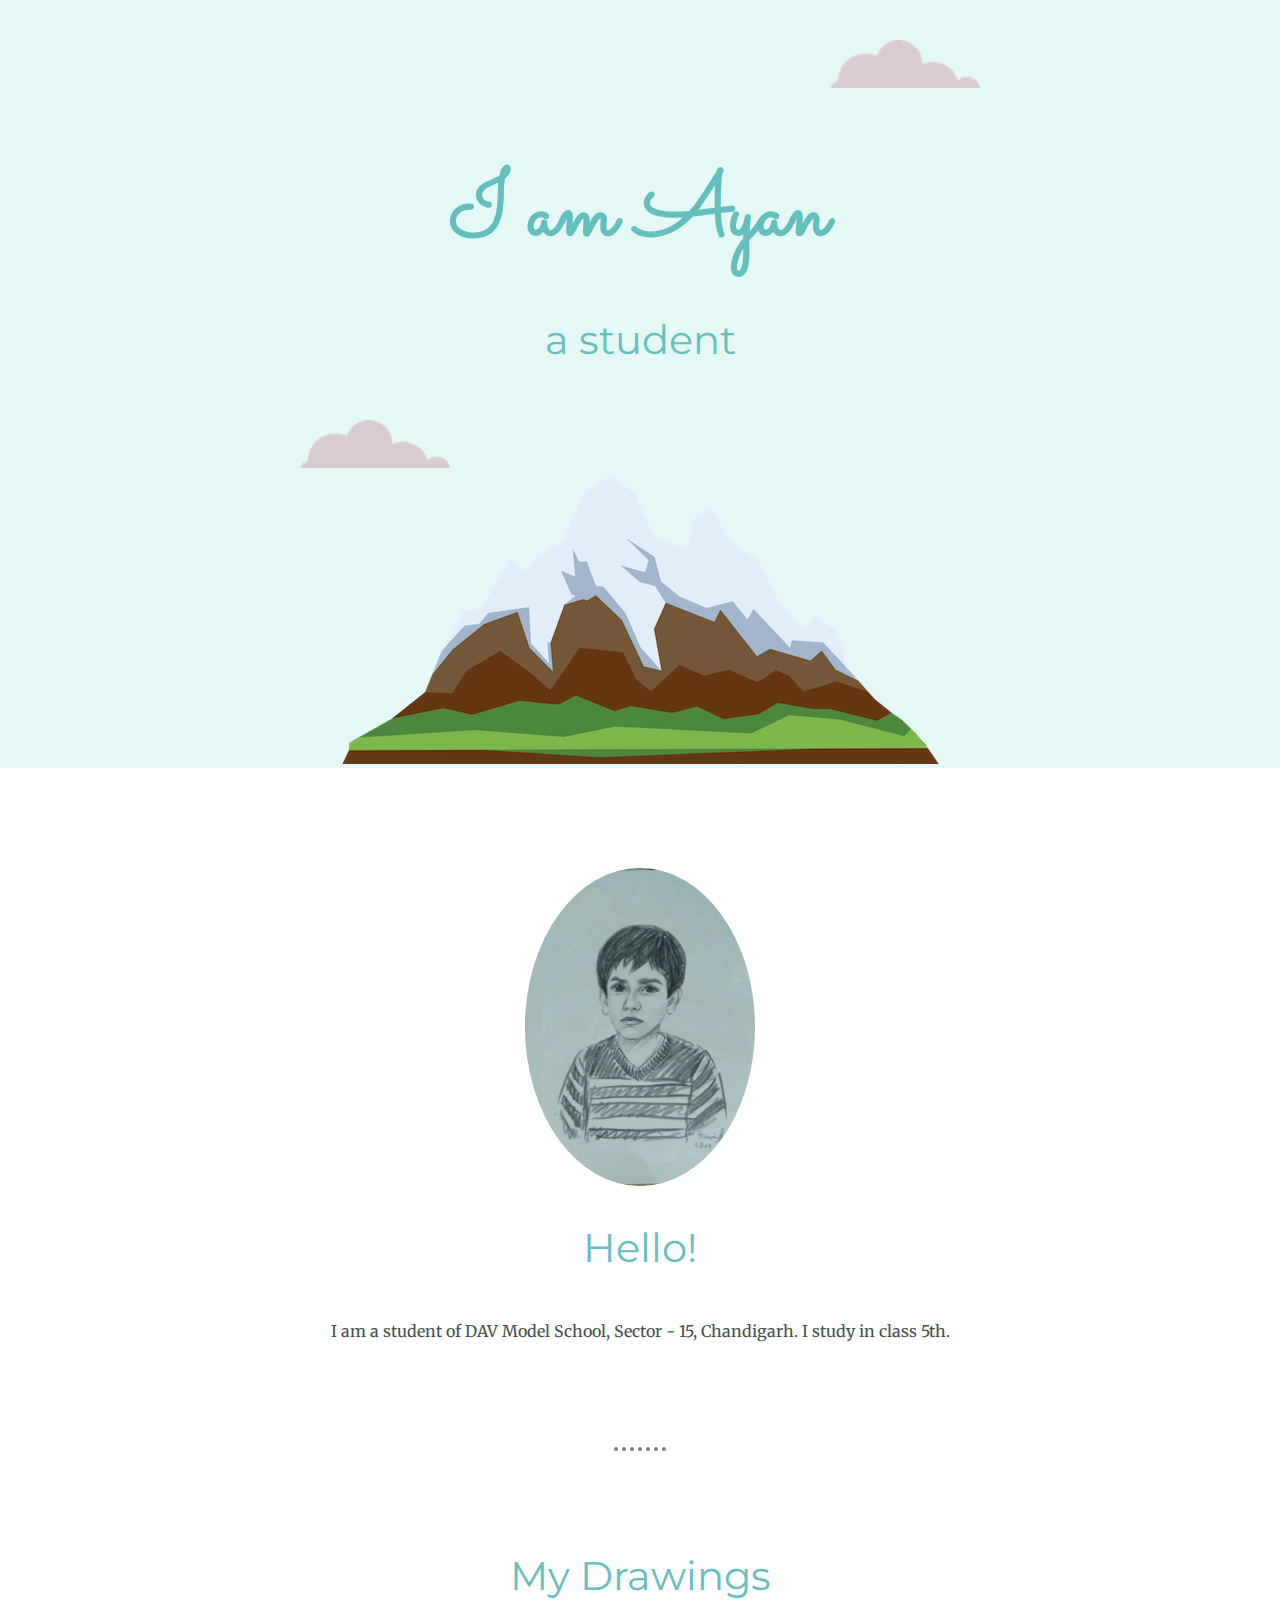
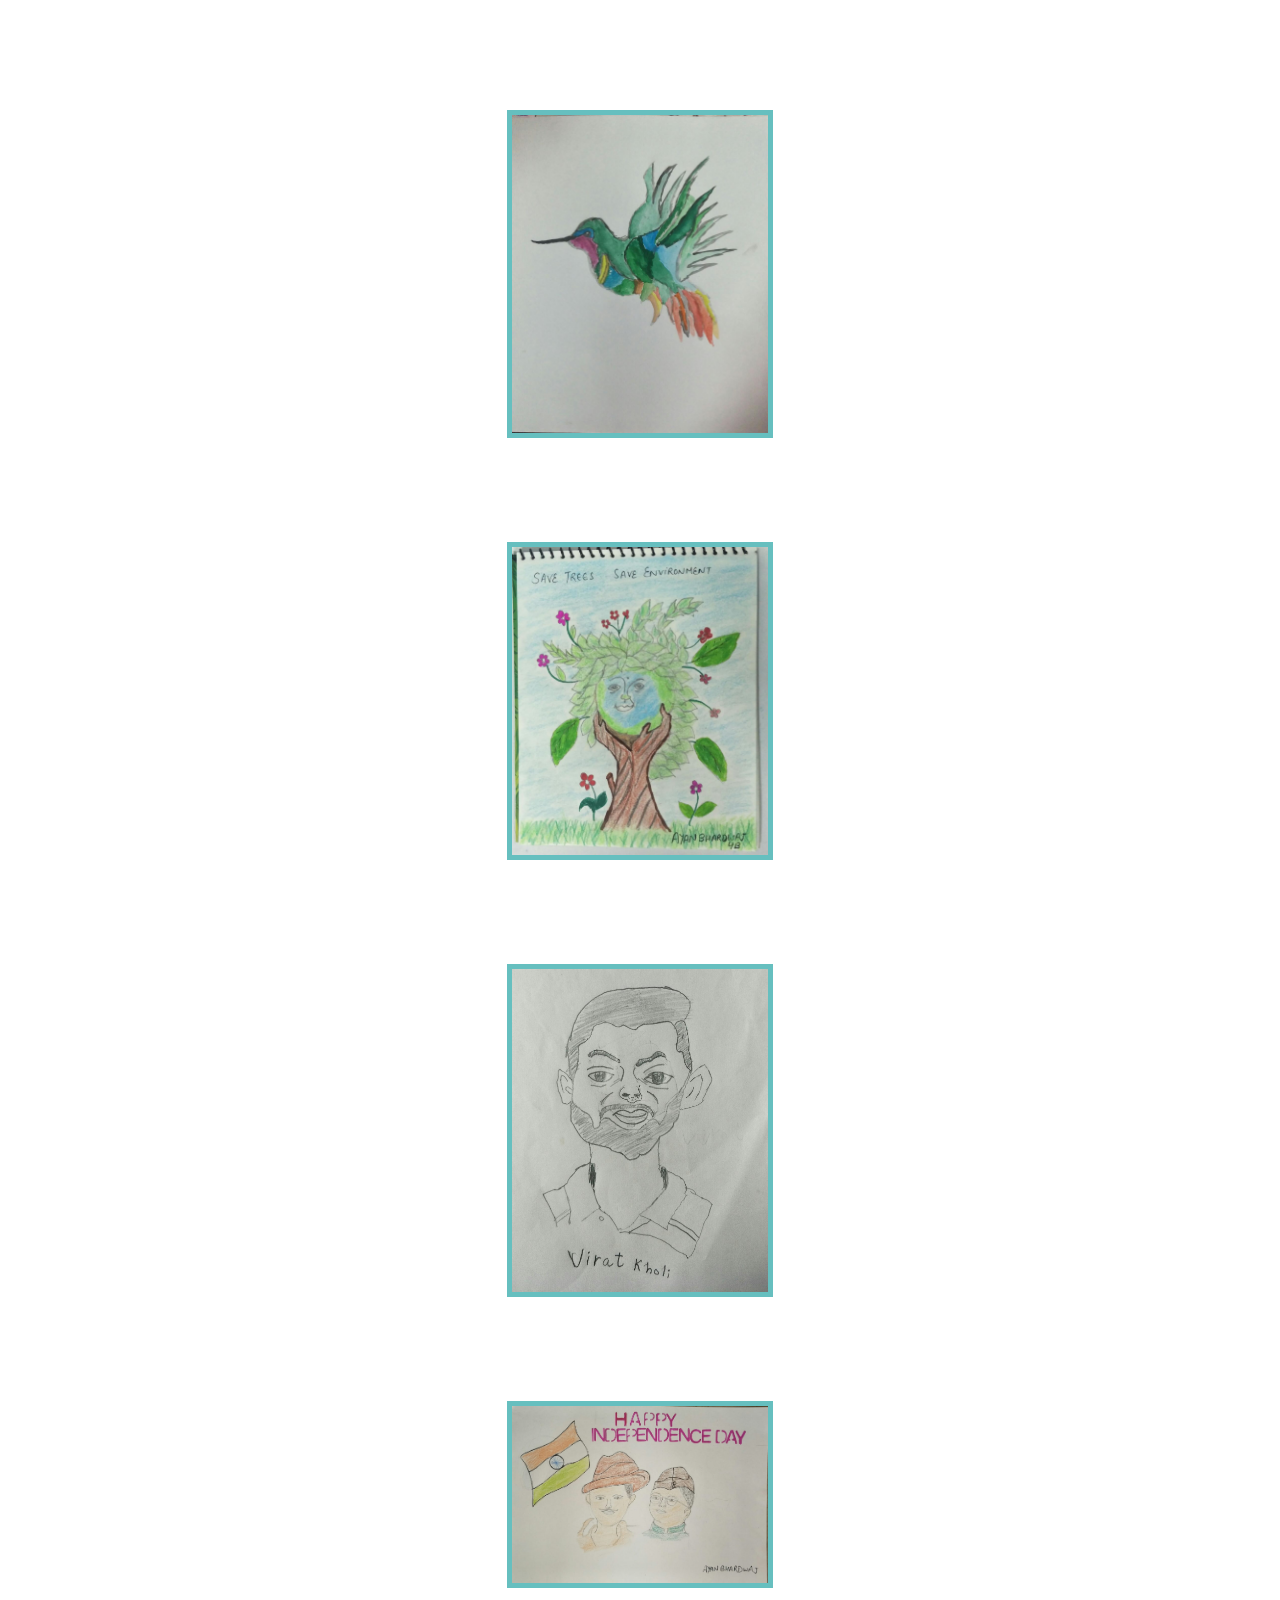
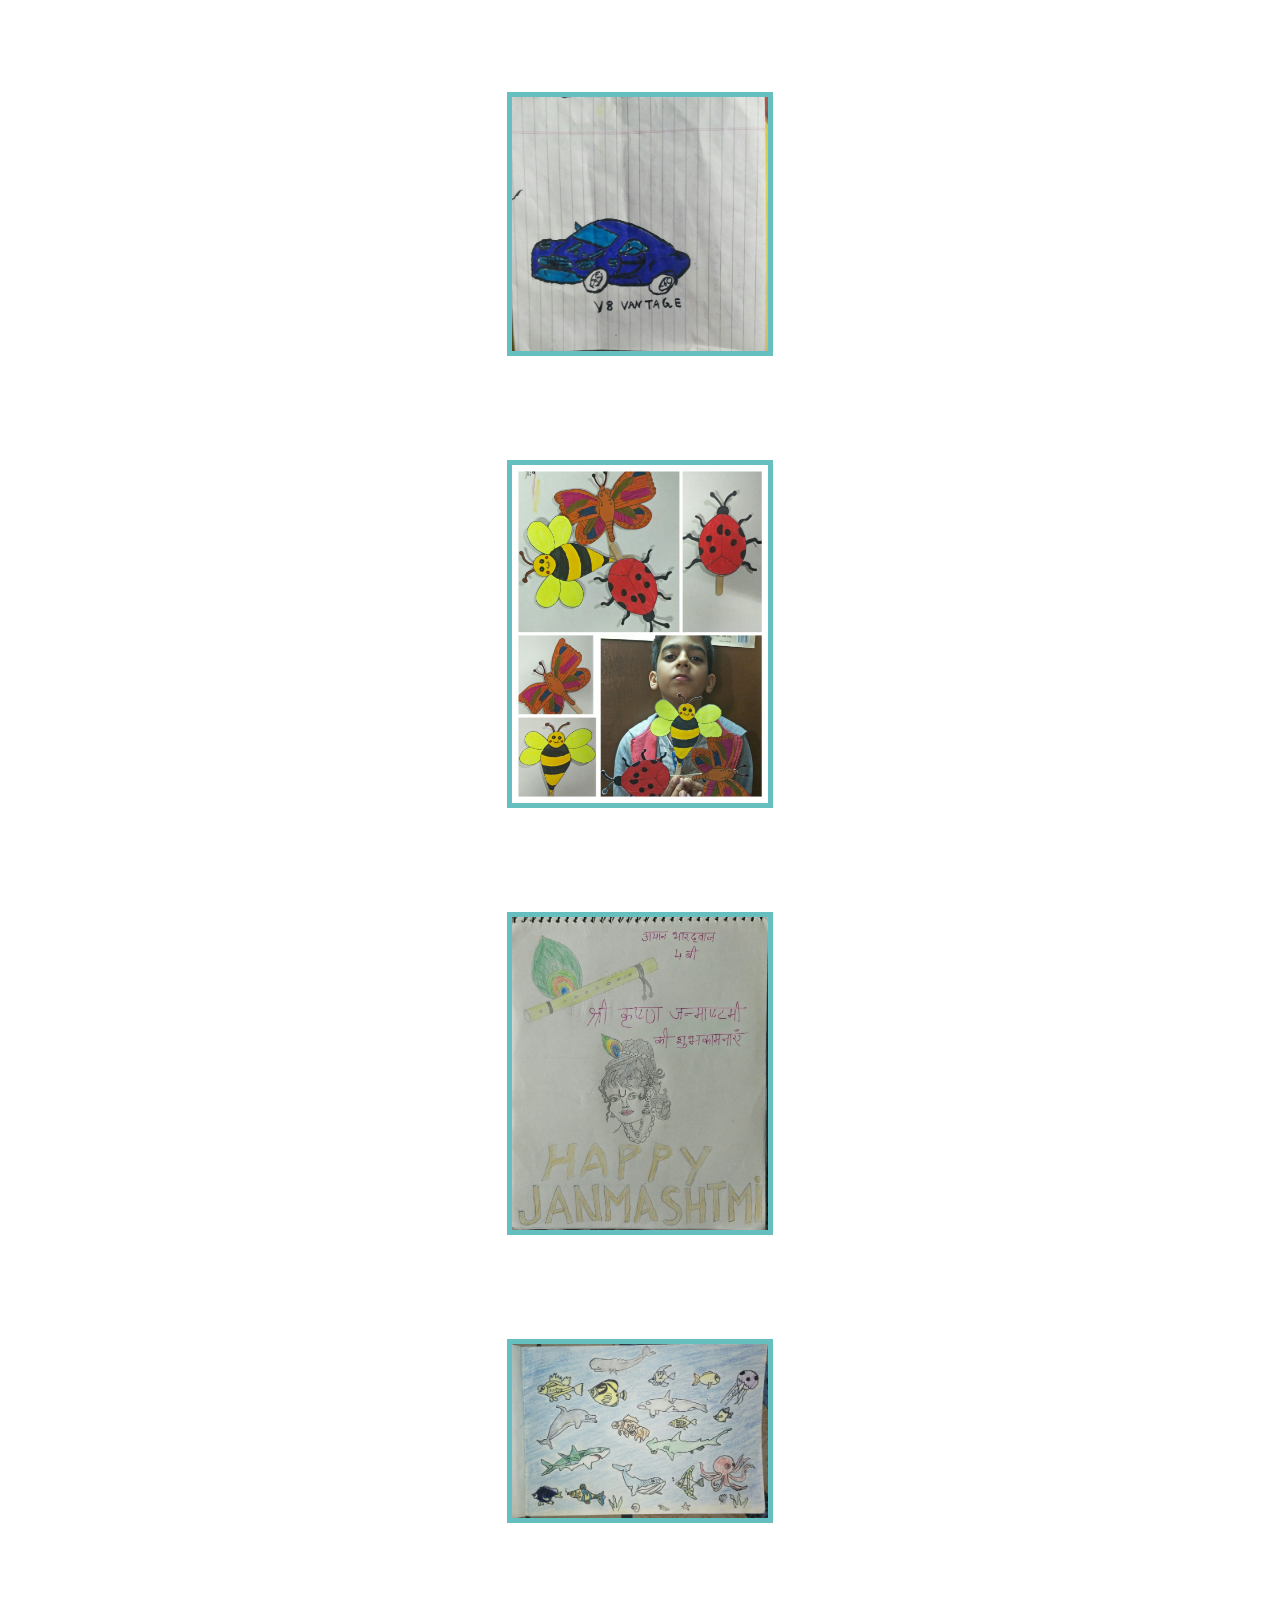
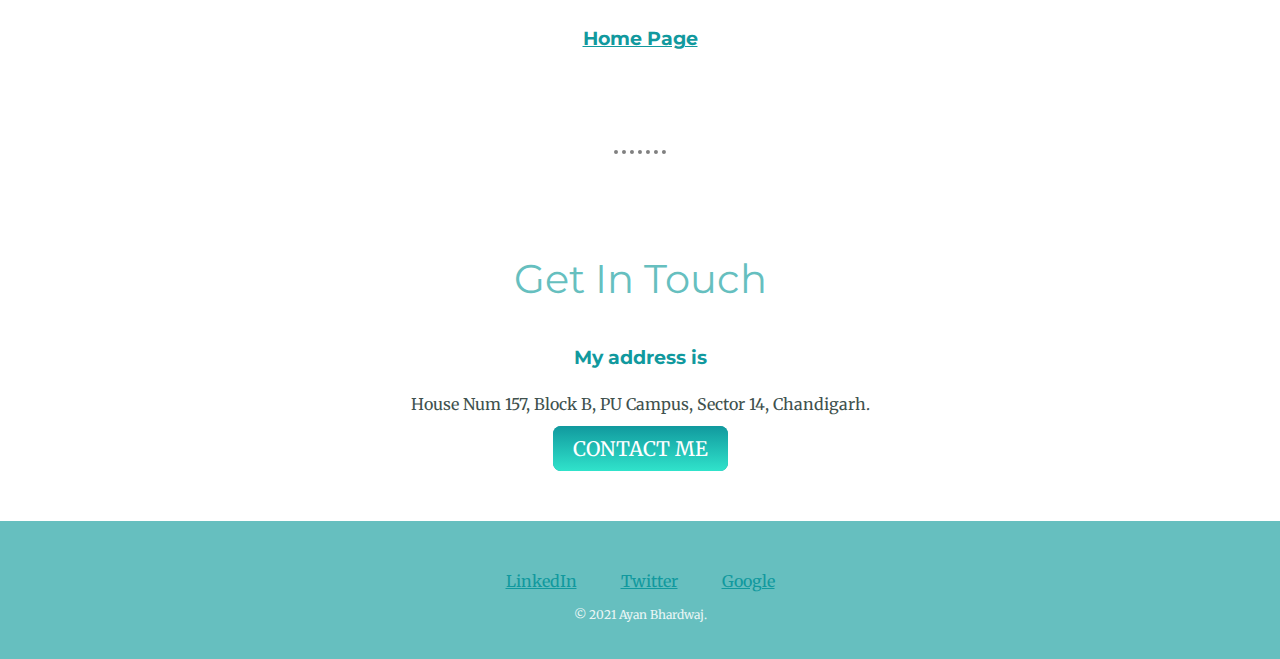
==== page1.html @ ed863da9 "initial" ====
<!DOCTYPE html>
<html lang="en" dir="ltr">

<head>
  <meta charset="utf-8">
  <title>Ayan</title>
  <link rel="stylesheet" href="css/styles.css">
  <link rel="icon" href="favicon1.ico">
  <link rel="preconnect" href="https://fonts.googleapis.com">
  <link rel="preconnect" href="https://fonts.gstatic.com" crossorigin>
  <link href="https://fonts.googleapis.com/css2?family=Merriweather&family=Montserrat:wght@100&family=Sacramento&display=swap" rel="stylesheet">
</head>

<body>
  <div class="top-container">
    <img class="top-cloud" src="images/cloud.png" alt="cloud-image">
    <h1>I am Ayan</h1>
    <h2>a student</h2>
    <img class="bottom-cloud" src="images/cloud.png" alt="cloud-image">
    <img src="images/mountain.png" alt="mountain-image">
  </div>
  <div class="middle-container">
    <div class="profile">
      <img class="profile-image" src="images/ayan_1.jpg" alt="ayan-photo">
      <h2>Hello!</h2>
      <p class="intro">I am a student of DAV Model School, Sector - 15, Chandigarh. I study in class 5th.</p>
    </div>
    <hr>
    <div class="skills">
      <h2>My Drawings</h2>
      <div class="skill-row">
        <img class="drawing-image" src="drawings/photo1.jpg" alt="ealge-photo">
      </div>
      <div class="skill-row">
        <img class="drawing-image" src="drawings/photo2.jpg" alt="drawing-photo">
      </div>
      <div class="skill-row">
        <img class="drawing-image" src="drawings/photo3.jpg" alt="drawing-photo">
      </div>
      <div class="skill-row">
        <img class="drawing-image" src="drawings/photo4.jpg" alt="drawing-photo">
      </div>
      <div class="skill-row">
        <img class="drawing-image" src="drawings/photo5.jpg" alt="drawing-photo">
      </div>
      <div class="skill-row">
        <img class="drawing-image" src="drawings/photo6.jpg" alt="drawing-photo">
      </div>
      <div class="skill-row">
        <img class="drawing-image" src="drawings/photo7.jpg" alt="drawing-photo">
      </div>
      <div class="skill-row">
        <img class="drawing-image" src="drawings/photo8.jpg" alt="drawing-photo">
      </div>
      <h3><a href="index.html">Home Page</a></h3>
    </div>
    <hr>
    <div class="contact-me">
      <h2>Get In Touch</h2>
      <h3>My address is</h3>
      <p>House Num 157, Block B, PU Campus, Sector 14, Chandigarh.</p>
      <a class="btn" href="mailto:bhardwajrahul.13@gmail.com">CONTACT ME</a>
    </div>
  </div>


  <div class="bottom-container">
    <a class="footer-link" href="https://www.linkedin.com/">LinkedIn</a>
    <a class="footer-link" href="https://twitter.com/">Twitter</a>
    <a class="footer-link" href="https://www.google.com/">Google</a>
    <p class="copyright">© 2021 Ayan Bhardwaj.</p>
  </div>

</body>

</html>
---- css/styles.css ----
body {
  color: #40514E;
  margin: 0px;
  text-align: center;
  font-family: 'Merriweather', serif;
}

h1 {
  margin: 50px auto 0 auto;
  font-size: 5.625rem;
  font-family: 'Sacramento', cursive;
  color: #66BFBF;
}

h2 {
  font-size: 2.5rem;
  font-family: 'Montserrat', sans-serif;
  color: #66BFBF;
  font-weight: normal;
  padding-bottom: 10px;
}

h3 {
  font-family: 'Montserrat', sans-serif;
  color: #11999E;
}

p {
  line-height: 2;
}

hr {
  border-color: grey;
  border-style: dotted none none none;
  width: 4%;
  border-width: 4px;
  margin: 100px auto 100px auto;
}

a {
  color: #11999E;
  margin: 10px 20px 10px 20px;
}

a:hover {
  color: #40514E;
}

.top-container {
  background-color: #E4F9F5;
  position: relative;
  padding-top: 100px;
}

.middle-container {
  margin-top: 100px;
}

.intro {
  width: 50%;
  margin: auto;
}

.bottom-container {
  padding: 50px 0 20px 0;
  background-color: #66BFBF;
}

.top-cloud {
  position: absolute;
  top: 40px;
  right: 300px;
}

.bottom-cloud {
  position: absolute;
  bottom: 300px;
  left: 300px;
}

.profile-image {
  border: circular;
  border-radius: 100%;
  width: 18%;
}

.drawing-image {
  border: 5px solid #66BFBF;
  width: 40%;
}

.div-image {
  border: circular;
  border-radius: 100%;
}

.skill-row {
  width: 50%;
  margin: 100px auto 100px auto;
}

.contact-me {
  width: 40%;
  margin: 40px auto 60px auto;
}

.btn {
  background: #11999e;
  background-image: -webkit-linear-gradient(top, #11999e, #30e3cb);
  background-image: -moz-linear-gradient(top, #11999e, #30e3cb);
  background-image: -ms-linear-gradient(top, #11999e, #30e3cb);
  background-image: -o-linear-gradient(top, #11999e, #30e3cb);
  background-image: linear-gradient(to bottom, #11999e, #30e3cb);
  -webkit-border-radius: 8;
  -moz-border-radius: 8;
  border-radius: 8px;
  font-family: 'Montserrat'sans-serif;
  color: #ffffff;
  font-size: 20px;
  padding: 10px 20px 10px 20px;
  text-decoration: none;
  margin-bottom: 50px;
}

.btn:hover {
  background: #3cb0fd;
  background-image: -webkit-linear-gradient(top, #3cb0fd, #3498db);
  background-image: -moz-linear-gradient(top, #3cb0fd, #3498db);
  background-image: -ms-linear-gradient(top, #3cb0fd, #3498db);
  background-image: -o-linear-gradient(top, #3cb0fd, #3498db);
  background-image: linear-gradient(to bottom, #3cb0fd, #3498db);
  text-decoration: none;
}

.copyright {
  color: #EAF6F6;
  font-size: 0.75rem;
}
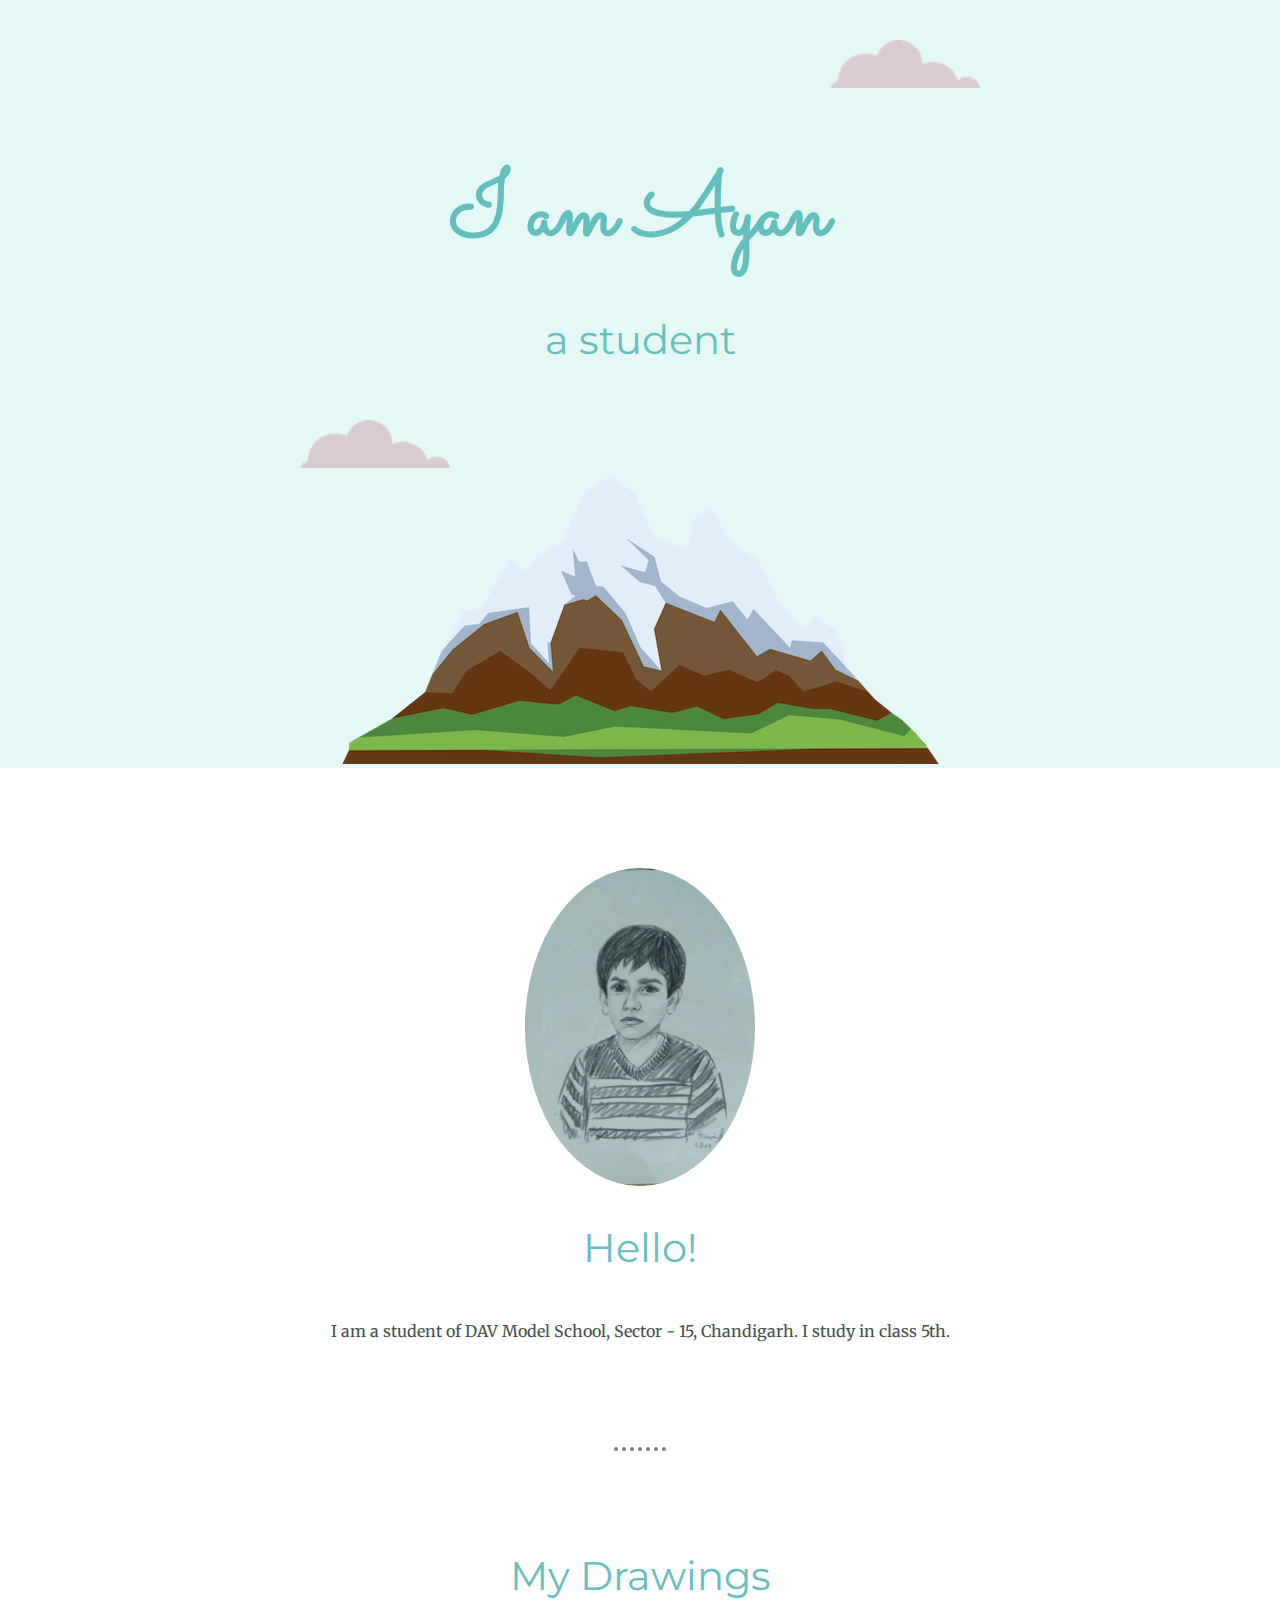
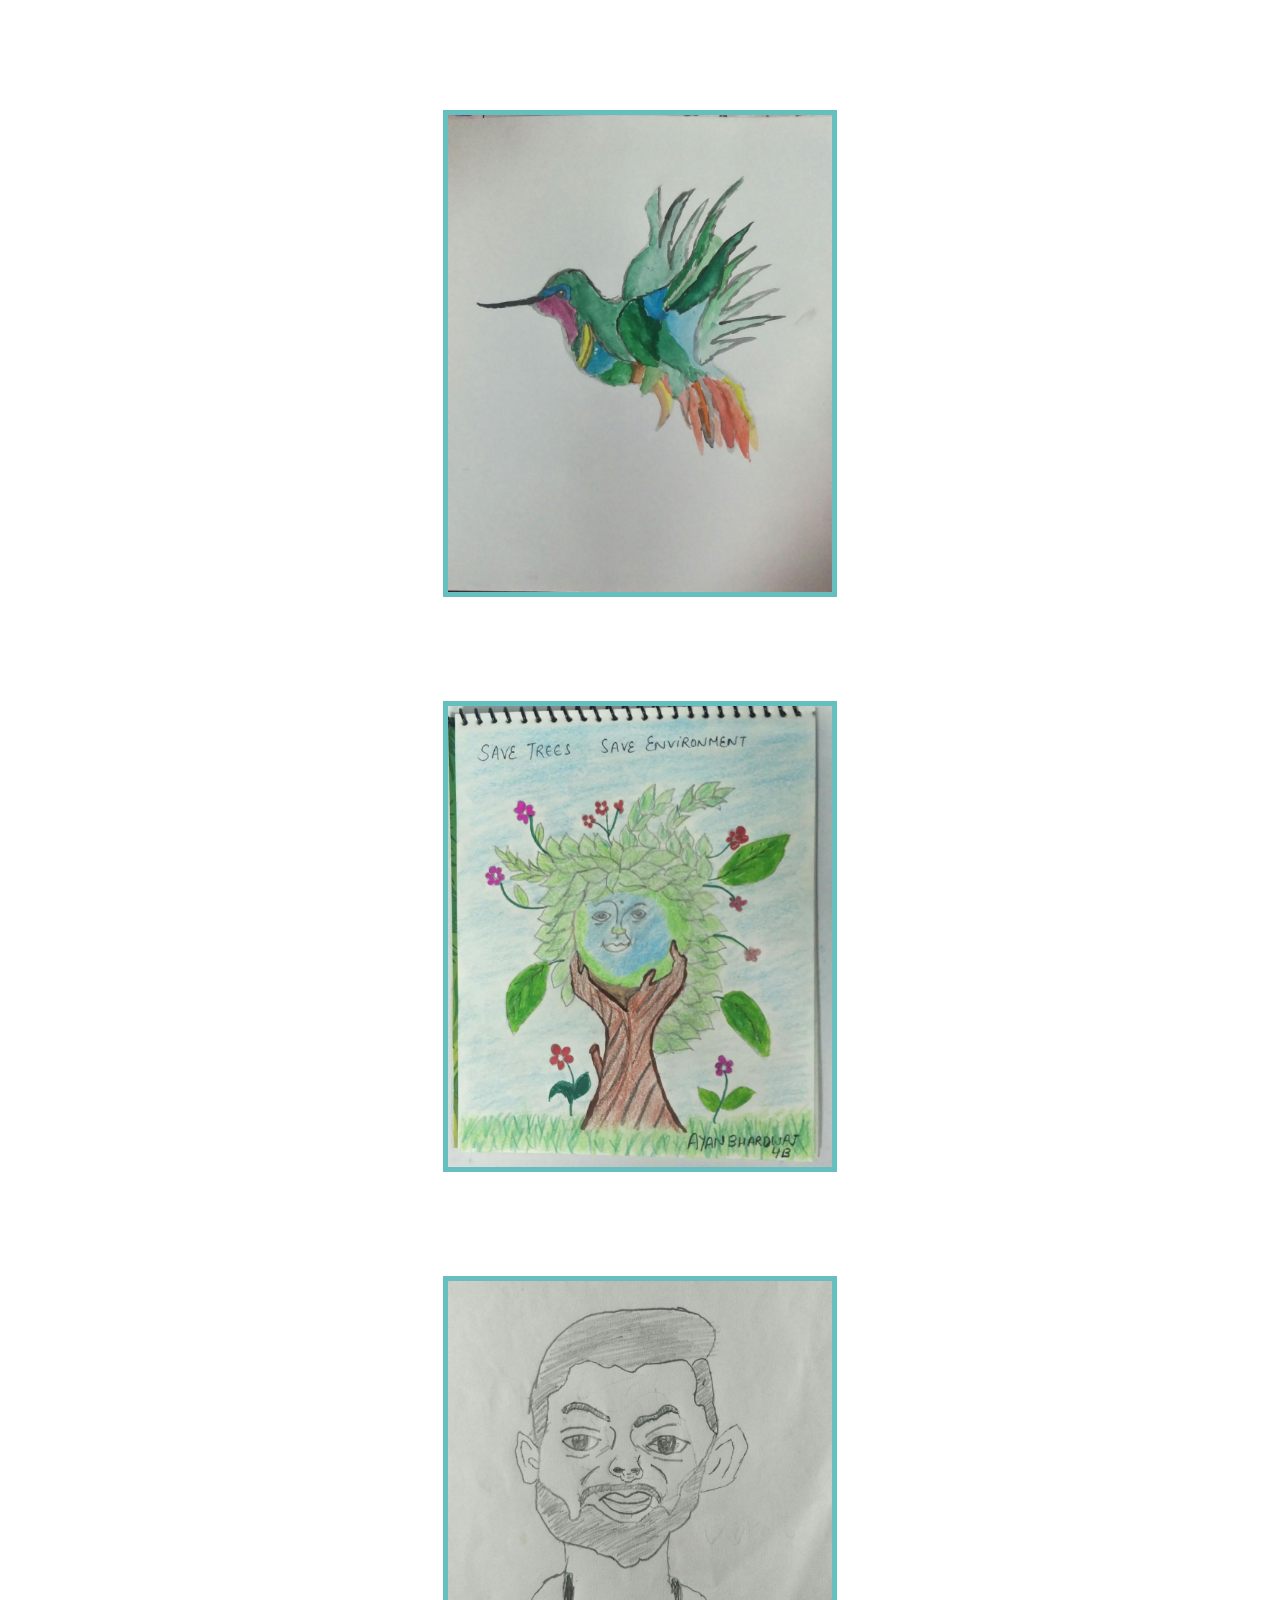
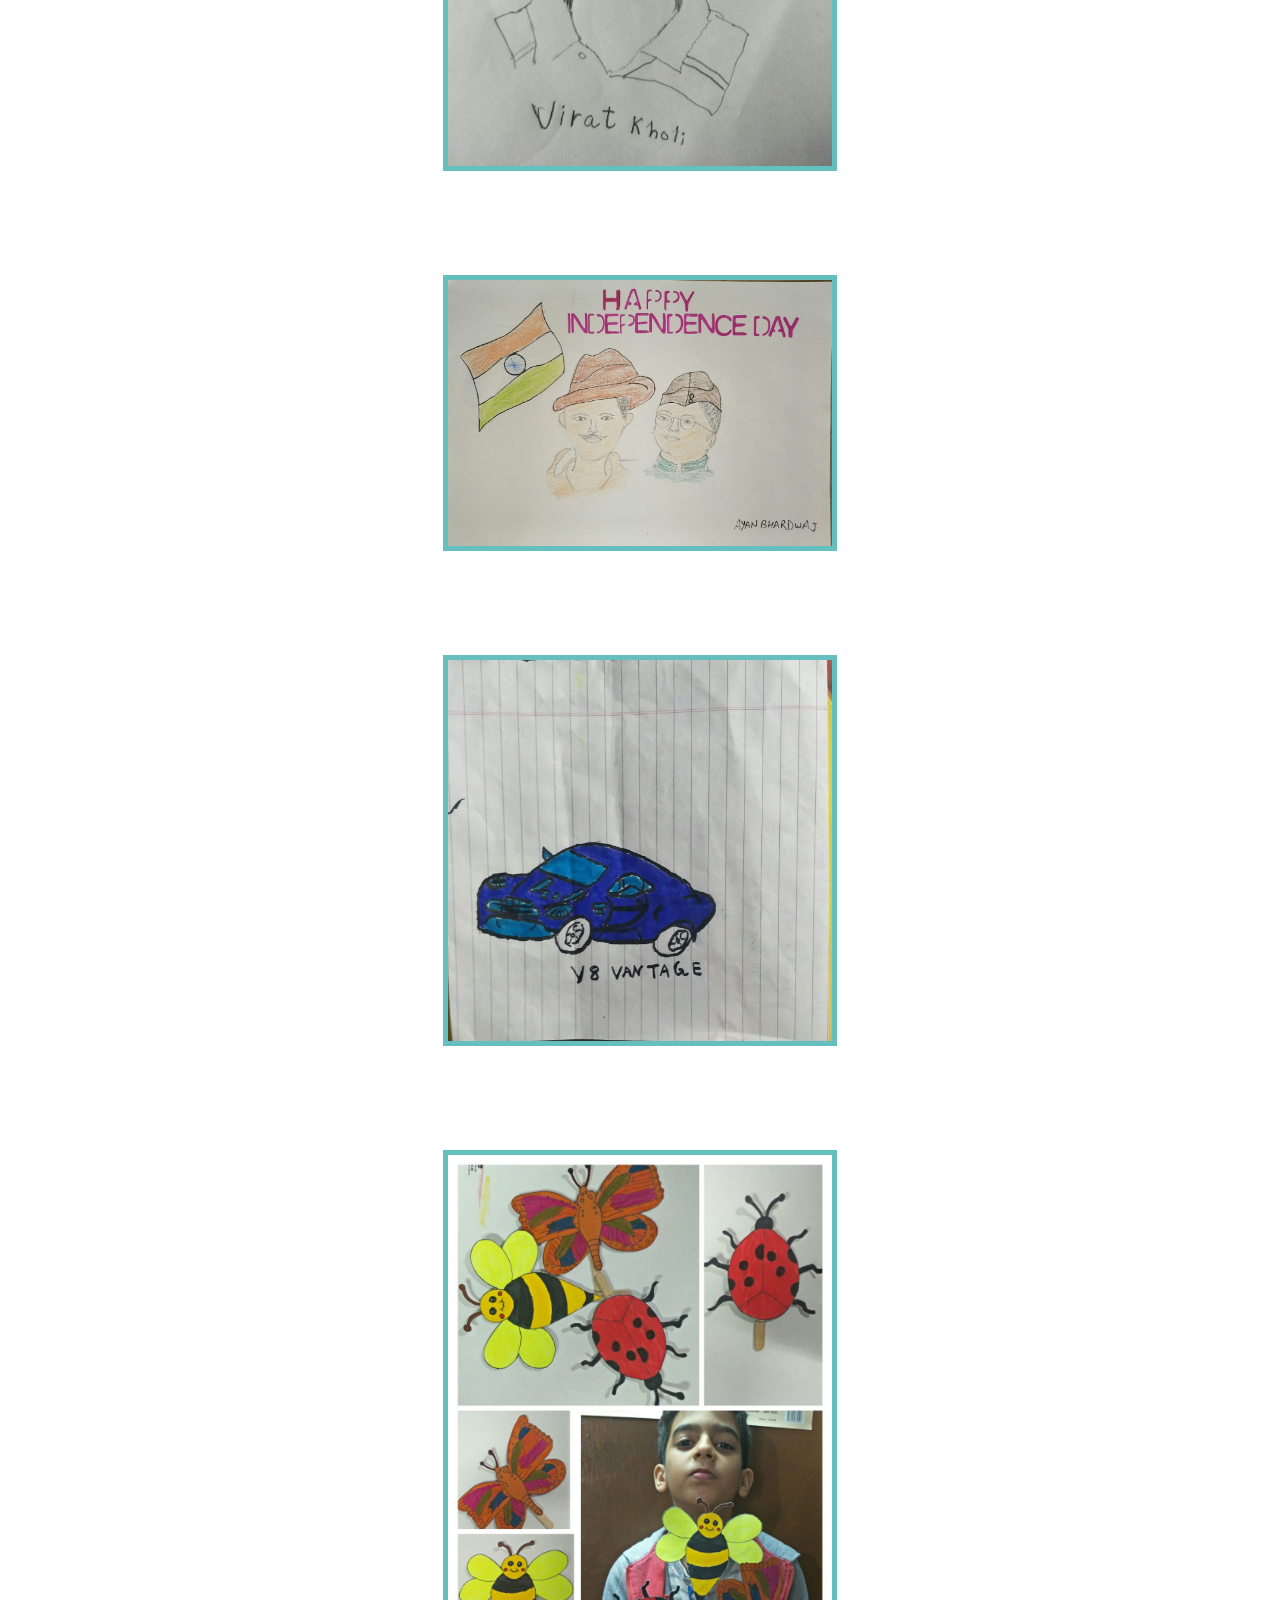
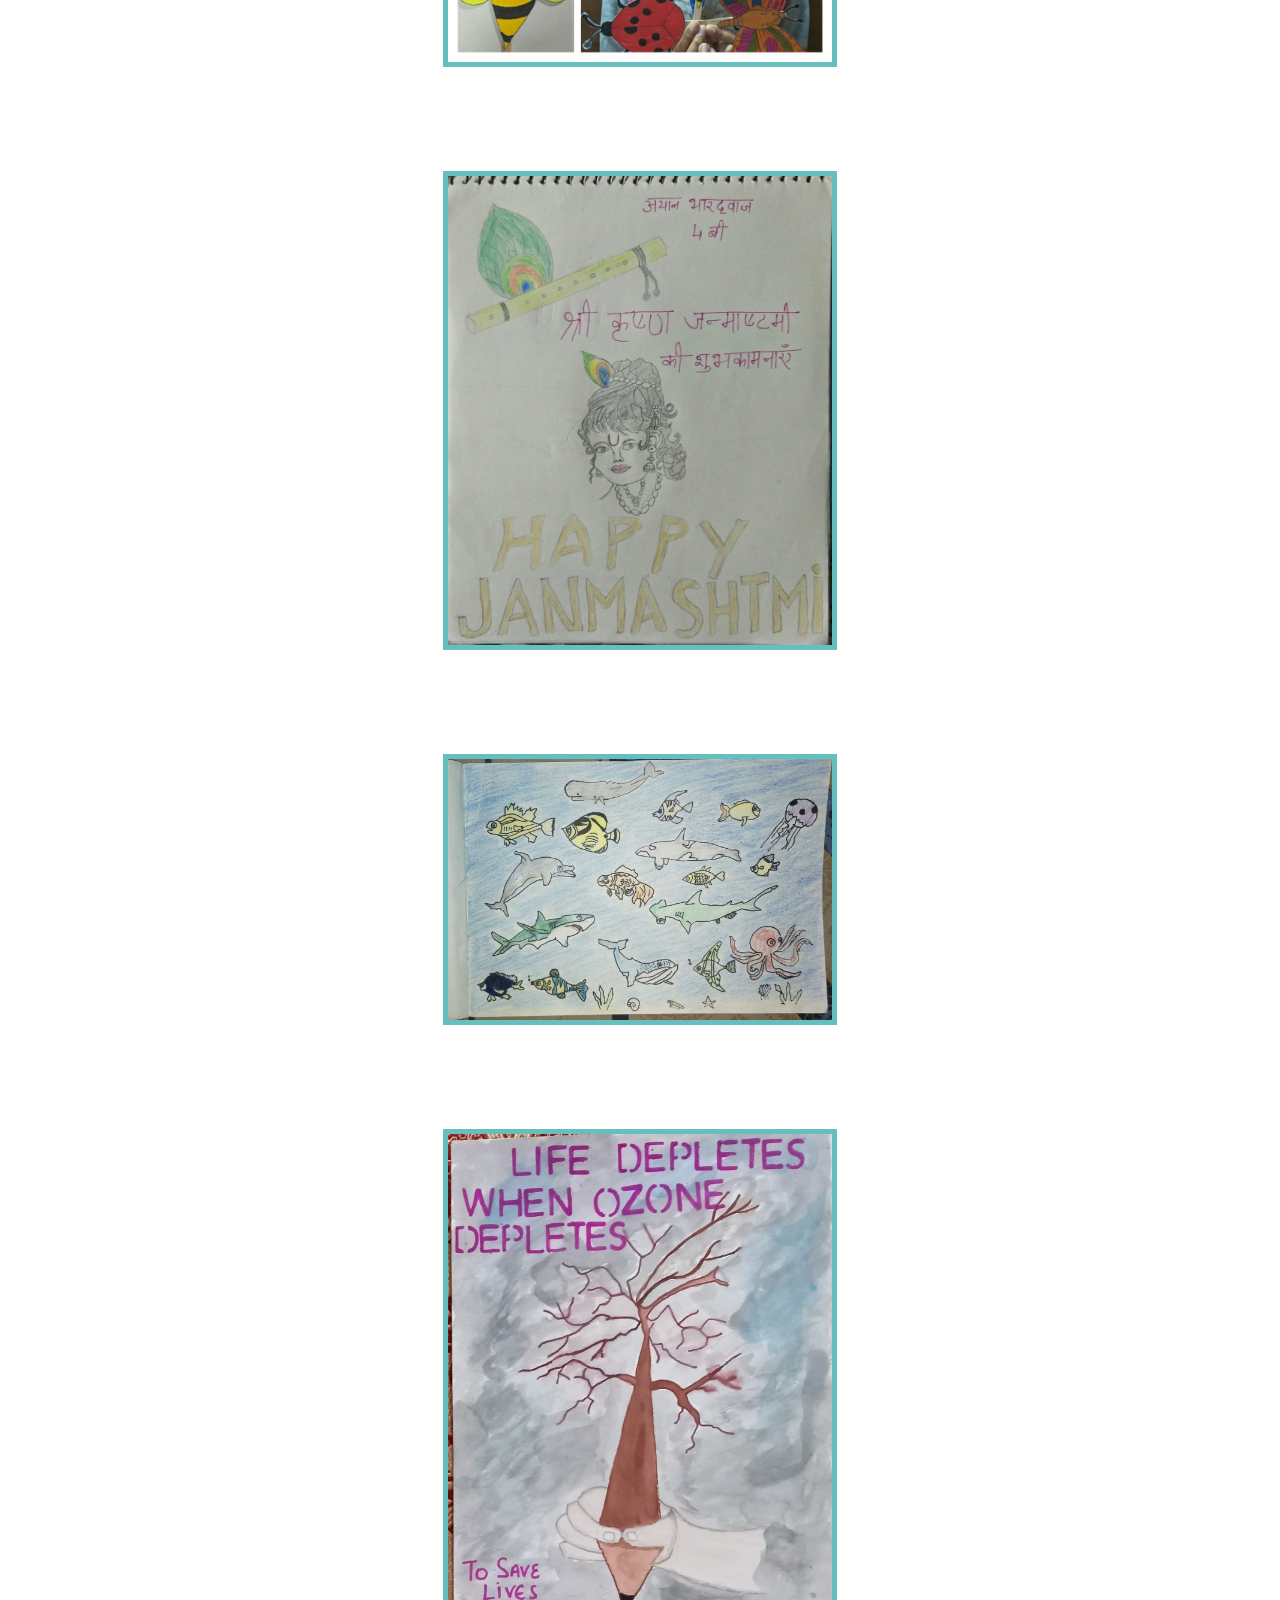
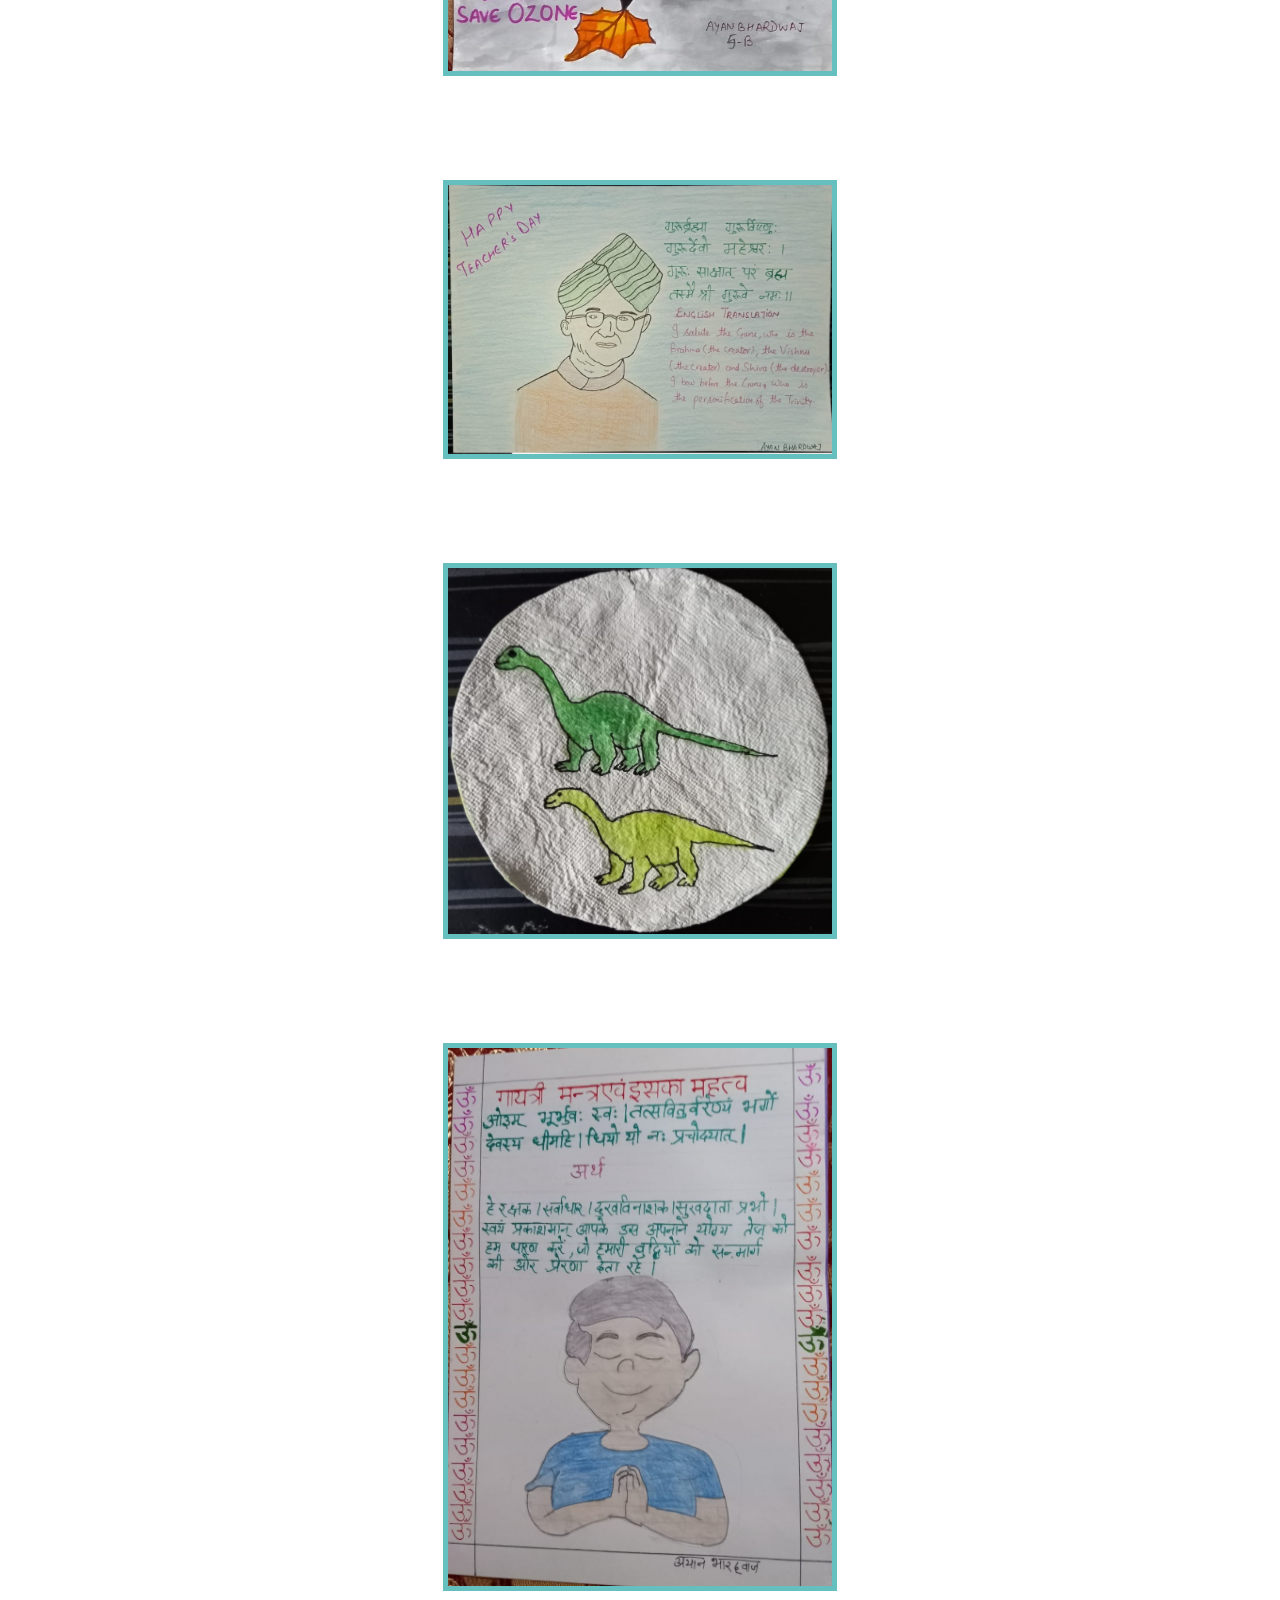
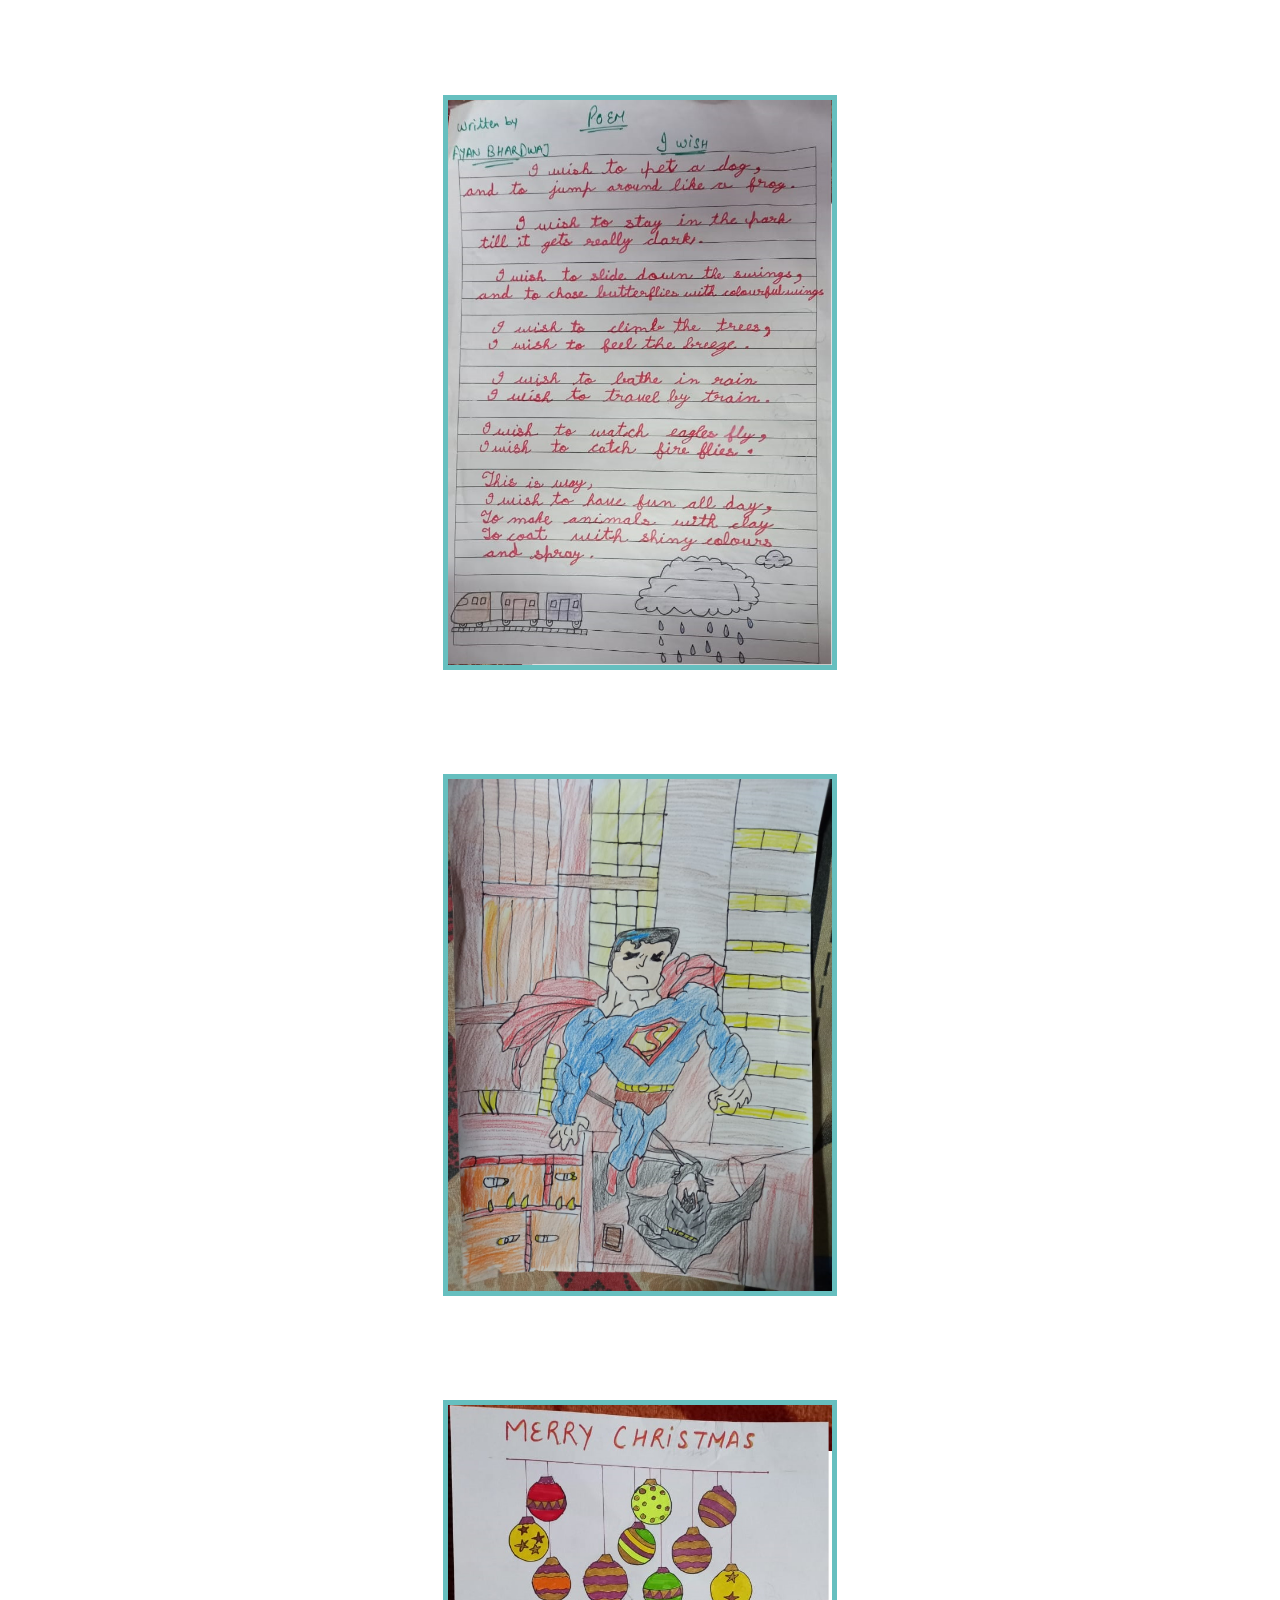
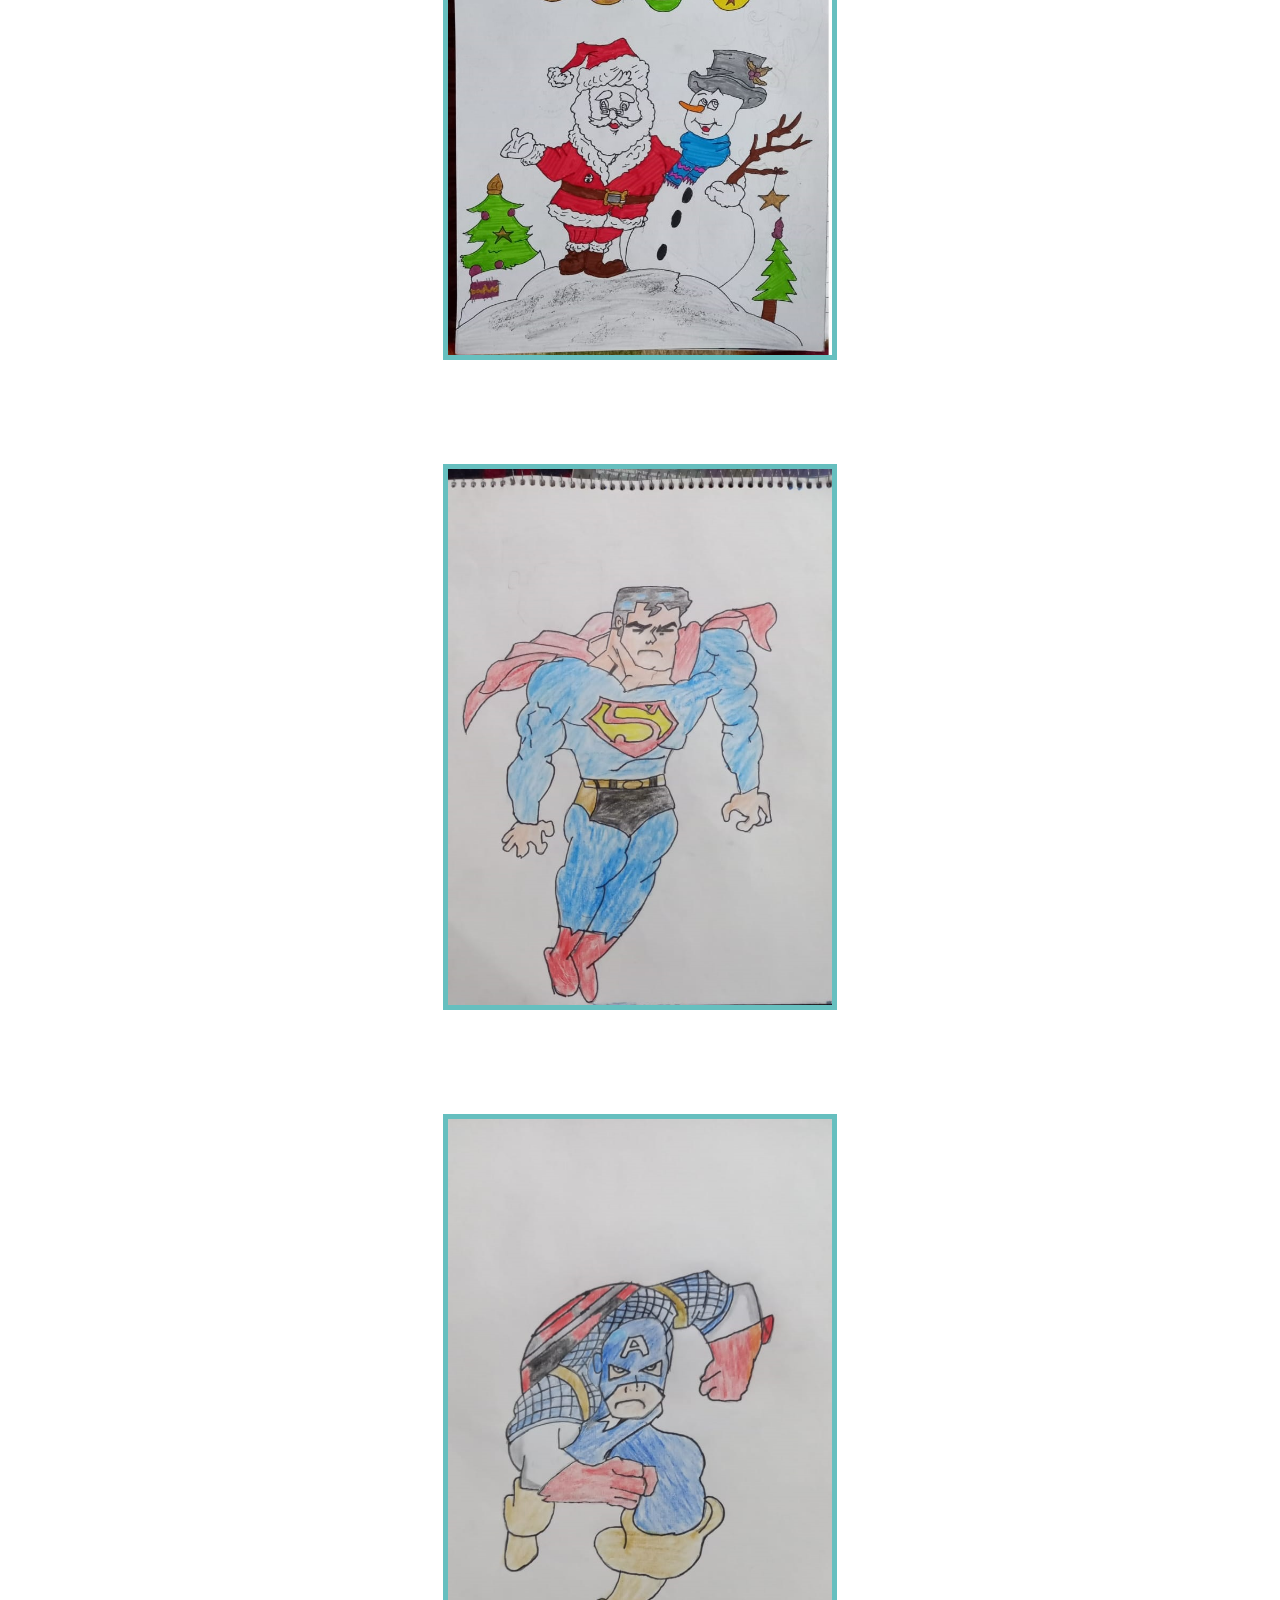
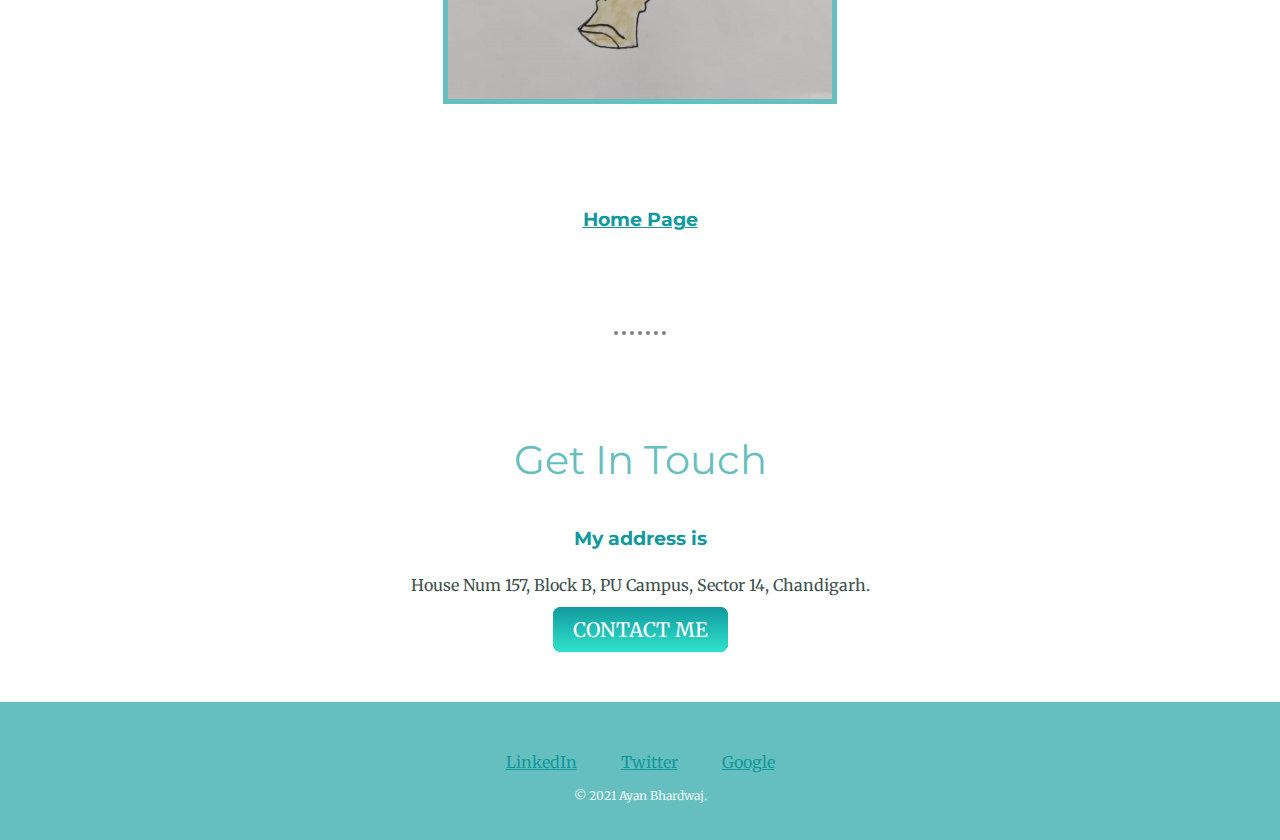
==== commit 81f590e8: "Update page1.html" ====
--- a/page1.html
+++ b/page1.html
@@ -52,6 +52,33 @@
       <div class="skill-row">
         <img class="drawing-image" src="drawings/photo8.jpg" alt="drawing-photo">
       </div>
+      <div class="skill-row">
+        <img class="drawing-image" src="drawings/photo9.jpg" alt="drawing-photo">
+      </div>
+      <div class="skill-row">
+        <img class="drawing-image" src="drawings/photo10.jpg" alt="drawing-photo">
+      </div>
+      <div class="skill-row">
+        <img class="drawing-image" src="drawings/photo11.jpg" alt="drawing-photo">
+      </div>
+      <div class="skill-row">
+        <img class="drawing-image" src="drawings/photo12.jpg" alt="drawing-photo">
+      </div>
+      <div class="skill-row">
+        <img class="drawing-image" src="drawings/photo13.jpg" alt="drawing-photo">
+      </div>
+      <div class="skill-row">
+        <img class="drawing-image" src="drawings/photo14.jpg" alt="drawing-photo">
+      </div>
+      <div class="skill-row">
+        <img class="drawing-image" src="drawings/photo15.jpg" alt="drawing-photo">
+      </div>
+      <div class="skill-row">
+        <img class="drawing-image" src="drawings/photo16.jpg" alt="drawing-photo">
+      </div>
+      <div class="skill-row">
+        <img class="drawing-image" src="drawings/photo17.jpg" alt="drawing-photo">
+      </div>
       <h3><a href="index.html">Home Page</a></h3>
     </div>
     <hr>
--- a/css/styles.css
+++ b/css/styles.css
@@ -86,7 +86,7 @@
 
 .drawing-image {
   border: 5px solid #66BFBF;
-  width: 40%;
+  width: 60%;
 }
 
 .div-image {
